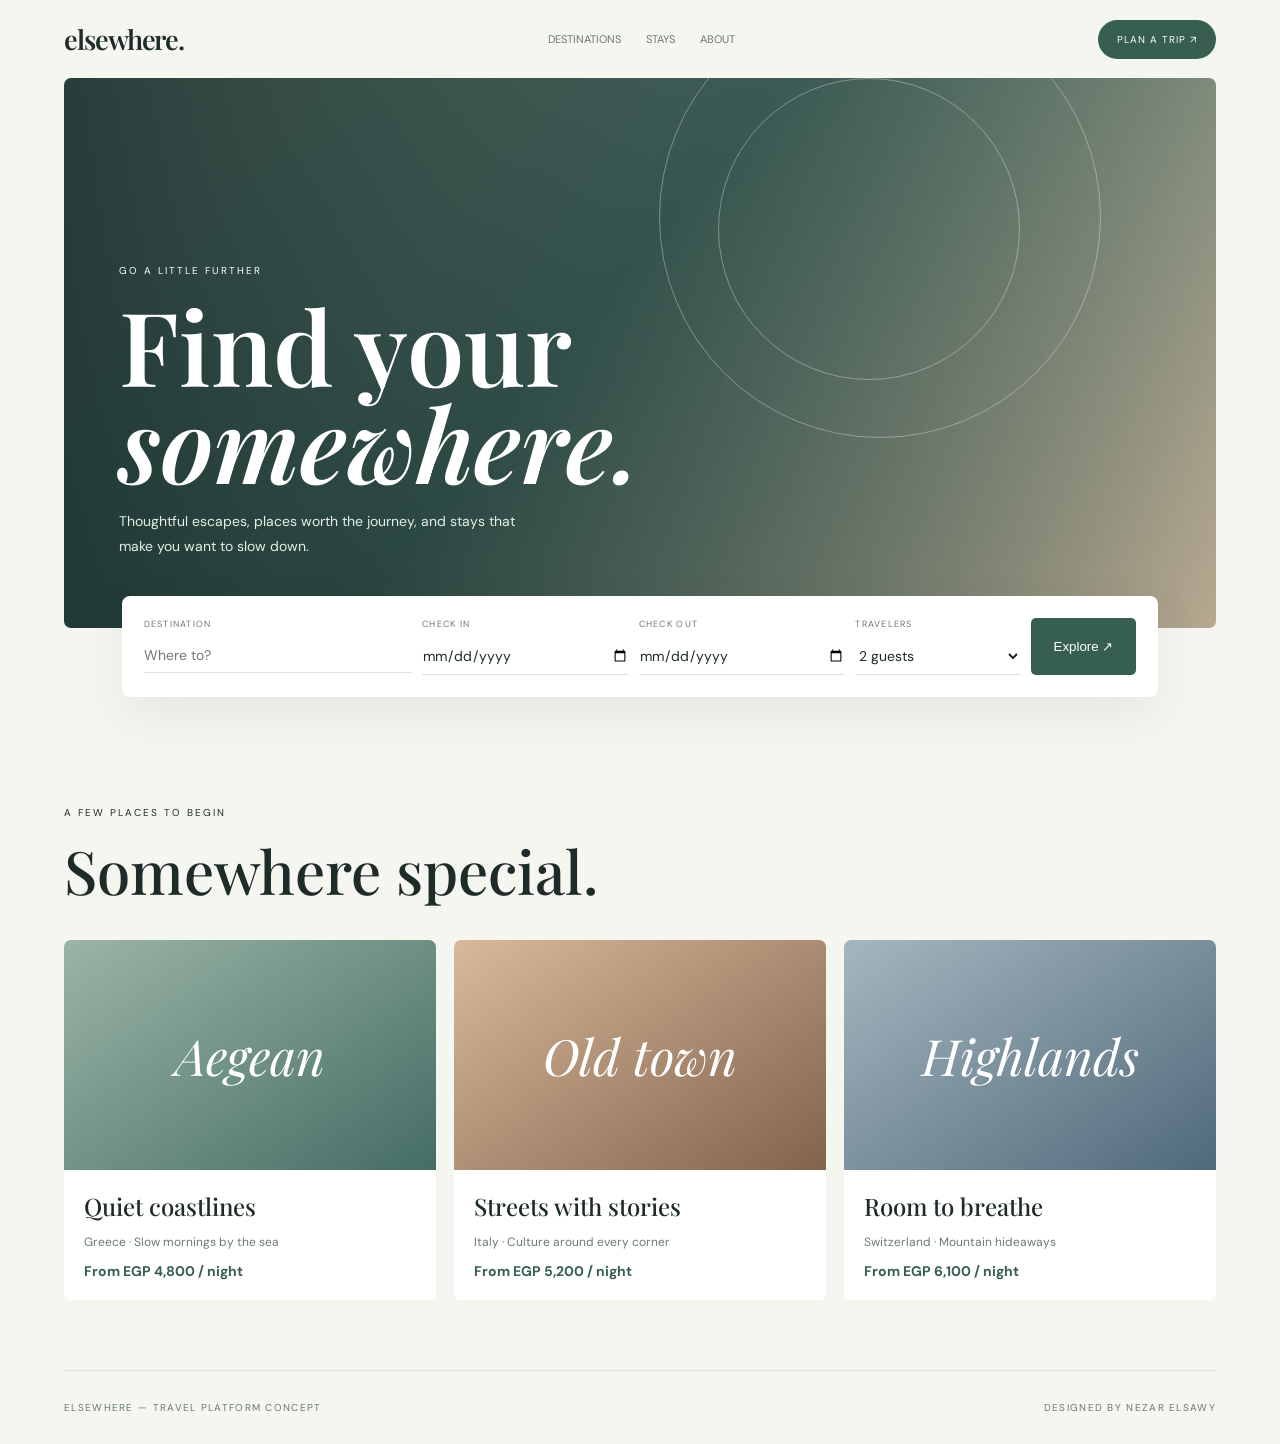
==== projects/elsewhere/index.html @ c473caf4 "Add interactive portfolio concept website: elsewhere" ====
<!doctype html><html lang="en"><head><meta charset="utf-8"><meta name="viewport" content="width=device-width,initial-scale=1"><title>Elsewhere — Find your somewhere.</title><link href="https://fonts.googleapis.com/css2?family=DM+Sans:wght@400;500;700&family=Playfair+Display:ital,wght@0,600;1,500&display=swap" rel="stylesheet"><style>
:root{--ink:#1d2b29;--muted:#687a75;--cream:#f5f6f0;--green:#365f50;--line:#dce3dc}*{box-sizing:border-box}body{margin:0;background:var(--cream);color:var(--ink);font:14px 'DM Sans',sans-serif}a{color:inherit;text-decoration:none}.wrap{max-width:1360px;margin:auto;padding:0 5vw}.nav{height:78px;display:flex;align-items:center;justify-content:space-between}.logo{font:600 27px 'Playfair Display';letter-spacing:-.04em}.navlinks{display:flex;gap:25px;font-size:11px;color:var(--muted)}.pill{background:var(--green);color:white;padding:13px 19px;border-radius:30px;font-size:10px;letter-spacing:.1em}.hero{min-height:550px;border-radius:7px;background:linear-gradient(90deg,#142b29dd,#142b2922),linear-gradient(130deg,#a5b5a5,#557a70 45%,#d1bca0);display:flex;align-items:end;padding:55px;color:white;position:relative;overflow:hidden}.hero:before{content:'';position:absolute;width:440px;height:440px;border:1px solid #ffffff55;border-radius:50%;right:10%;top:-15%}.hero:after{content:'';position:absolute;width:300px;height:300px;border:1px solid #ffffff55;border-radius:50%;right:17%;top:0}.hero-content{position:relative;z-index:1}.eyebrow{font-size:10px;letter-spacing:.2em}.hero h1{font:600 clamp(55px,8vw,104px)/.95 'Playfair Display';margin:18px 0}.hero p{max-width:430px;line-height:1.8;color:#e5eee8}.search{background:white;box-shadow:0 18px 50px #233a2c14;padding:22px;display:grid;grid-template-columns:1.3fr 1fr 1fr .8fr auto;gap:10px;margin:-32px 5% 65px;position:relative;border-radius:8px}.field label{display:block;font-size:9px;letter-spacing:.14em;color:var(--muted);margin:0 0 8px}.field input,.field select{width:100%;border:0;border-bottom:1px solid var(--line);padding:8px 0;background:white;color:var(--ink);font:inherit;min-width:0}.search button{border:0;background:var(--green);color:white;padding:0 23px;border-radius:5px;cursor:pointer}.section{padding:40px 0 70px}.section h2{font:500 clamp(38px,5vw,60px) 'Playfair Display';margin:10px 0 30px}.cards{display:grid;grid-template-columns:repeat(3,1fr);gap:18px}.place{background:white;border-radius:7px;overflow:hidden}.land{height:230px;display:grid;place-items:center;color:white;font:italic 50px 'Playfair Display';background:linear-gradient(145deg,#9bb5a6,#456d65)}.place:nth-child(2) .land{background:linear-gradient(145deg,#d8b99b,#82644d)}.place:nth-child(3) .land{background:linear-gradient(145deg,#a5b6bf,#506a7b)}.place div:last-child{padding:20px}.place h3{font:500 24px 'Playfair Display';margin:0 0 8px}.place p{color:var(--muted);font-size:12px}.price{color:var(--green);font-weight:700}.result{display:none;margin:-42px 5% 55px;background:#e8eee7;padding:18px;border-radius:6px}.foot{border-top:1px solid var(--line);padding:30px 0;display:flex;justify-content:space-between;font-size:10px;letter-spacing:.13em;color:var(--muted)}@media(max-width:800px){.navlinks{display:none}.hero{min-height:460px;padding:30px}.search{grid-template-columns:1fr 1fr;margin:-20px 12px 40px}.search button{min-height:46px}.cards{grid-template-columns:1fr}.land{height:210px}.section{padding:25px 0 50px}}@media(max-width:430px){.search{grid-template-columns:1fr}.search button{padding:14px}}
</style></head><body><div class="wrap"><header class="nav"><a class="logo" href="#">elsewhere.</a><nav class="navlinks"><a href="#destinations">DESTINATIONS</a><a href="#stays">STAYS</a><a href="#about">ABOUT</a></nav><a class="pill" href="#search">PLAN A TRIP ↗</a></header><section class="hero"><div class="hero-content"><span class="eyebrow">GO A LITTLE FURTHER</span><h1>Find your<br><i>somewhere.</i></h1><p>Thoughtful escapes, places worth the journey, and stays that make you want to slow down.</p></div></section><form class="search" id="search"><div class="field"><label>DESTINATION</label><input id="destination" placeholder="Where to?" required></div><div class="field"><label>CHECK IN</label><input type="date" required></div><div class="field"><label>CHECK OUT</label><input type="date" required></div><div class="field"><label>TRAVELERS</label><select><option>2 guests</option><option>1 guest</option><option>3 guests</option><option>4 guests</option></select></div><button type="submit">Explore ↗</button></form><div class="result" id="result"></div><section class="section" id="destinations"><span class="eyebrow">A FEW PLACES TO BEGIN</span><h2>Somewhere special.</h2><div class="cards" id="stays"><article class="place"><div class="land">Aegean</div><div><h3>Quiet coastlines</h3><p>Greece · Slow mornings by the sea</p><span class="price">From EGP 4,800 / night</span></div></article><article class="place"><div class="land">Old town</div><div><h3>Streets with stories</h3><p>Italy · Culture around every corner</p><span class="price">From EGP 5,200 / night</span></div></article><article class="place"><div class="land">Highlands</div><div><h3>Room to breathe</h3><p>Switzerland · Mountain hideaways</p><span class="price">From EGP 6,100 / night</span></div></article></div></section><footer class="foot" id="about"><span>ELSEWHERE — TRAVEL PLATFORM CONCEPT</span><span>DESIGNED BY NEZAR ELSAWY</span></footer></div><script>document.getElementById('search').addEventListener('submit',e=>{e.preventDefault();const d=document.getElementById('destination').value.trim();const r=document.getElementById('result');r.style.display='block';r.textContent='A little inspiration for '+d+': explore our curated stays below. This concept does not process real bookings.';r.scrollIntoView({behavior:'smooth',block:'center'})});</script></body></html>
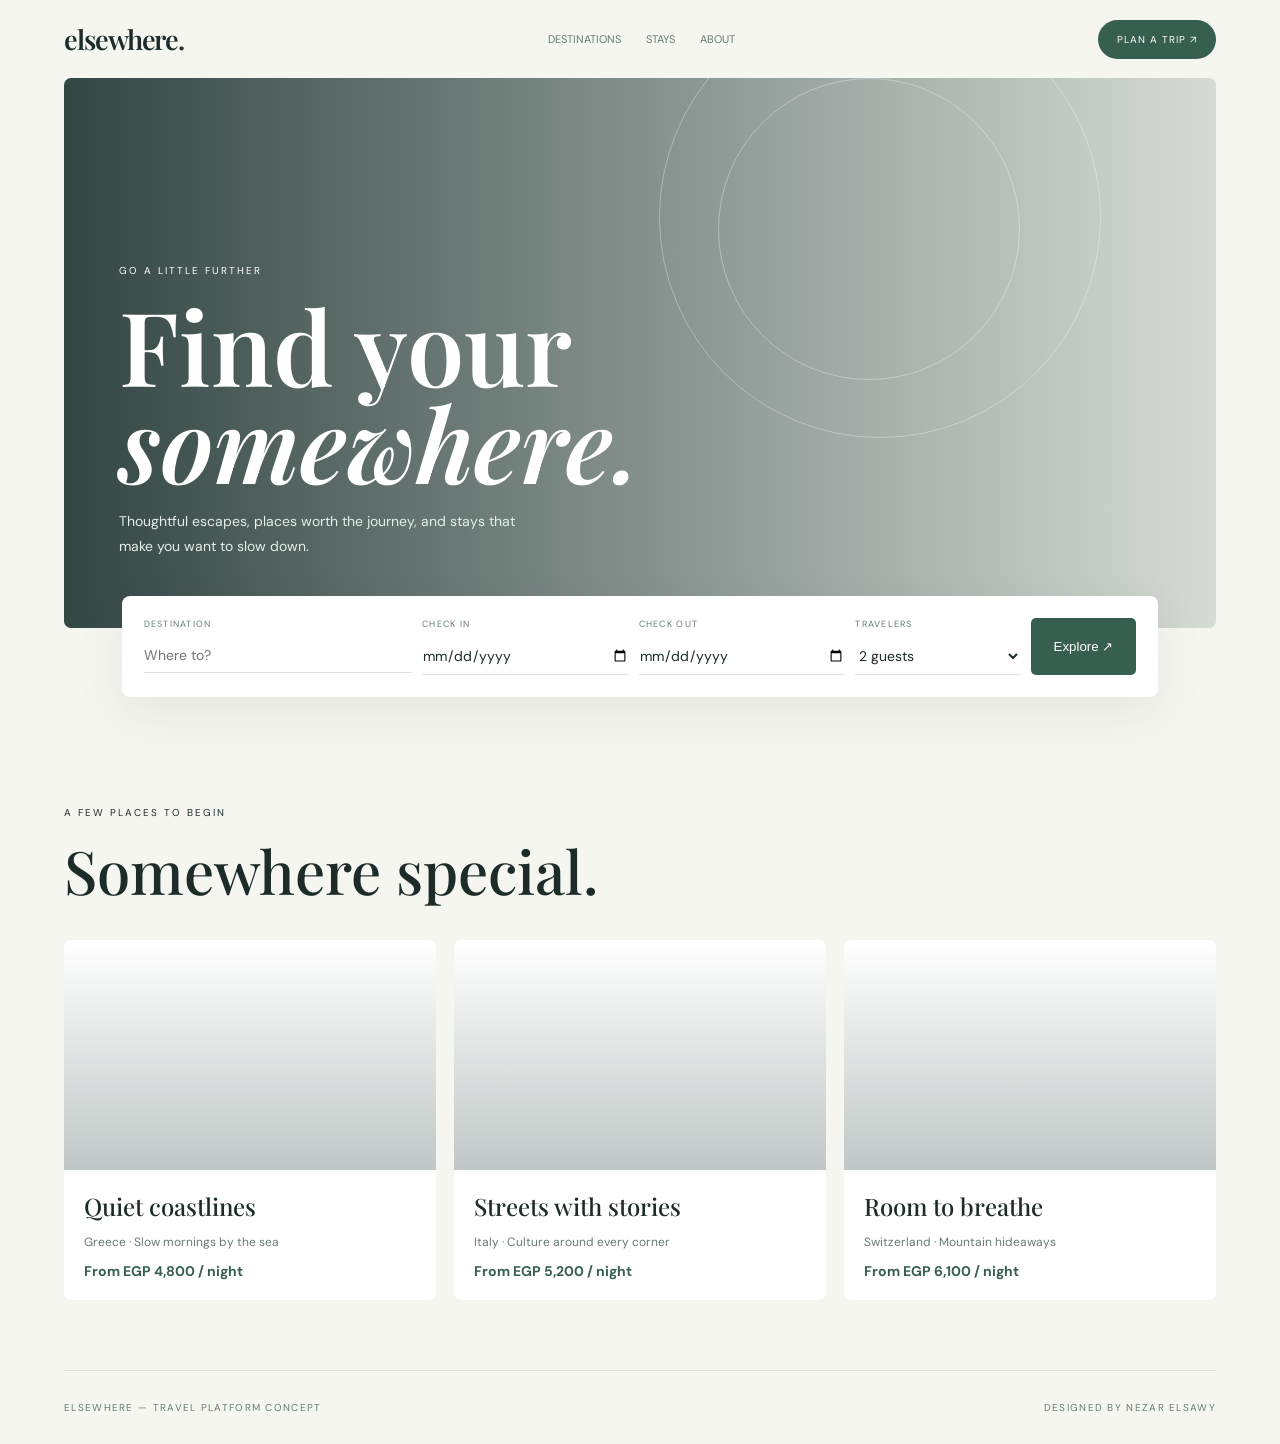
==== commit b6ee9b9a: "Add premium imagery and visual polish to project" ====
--- a/projects/elsewhere/index.html
+++ b/projects/elsewhere/index.html
@@ -1,3 +1,3 @@
 <!doctype html><html lang="en"><head><meta charset="utf-8"><meta name="viewport" content="width=device-width,initial-scale=1"><title>Elsewhere — Find your somewhere.</title><link href="https://fonts.googleapis.com/css2?family=DM+Sans:wght@400;500;700&family=Playfair+Display:ital,wght@0,600;1,500&display=swap" rel="stylesheet"><style>
-:root{--ink:#1d2b29;--muted:#687a75;--cream:#f5f6f0;--green:#365f50;--line:#dce3dc}*{box-sizing:border-box}body{margin:0;background:var(--cream);color:var(--ink);font:14px 'DM Sans',sans-serif}a{color:inherit;text-decoration:none}.wrap{max-width:1360px;margin:auto;padding:0 5vw}.nav{height:78px;display:flex;align-items:center;justify-content:space-between}.logo{font:600 27px 'Playfair Display';letter-spacing:-.04em}.navlinks{display:flex;gap:25px;font-size:11px;color:var(--muted)}.pill{background:var(--green);color:white;padding:13px 19px;border-radius:30px;font-size:10px;letter-spacing:.1em}.hero{min-height:550px;border-radius:7px;background:linear-gradient(90deg,#142b29dd,#142b2922),linear-gradient(130deg,#a5b5a5,#557a70 45%,#d1bca0);display:flex;align-items:end;padding:55px;color:white;position:relative;overflow:hidden}.hero:before{content:'';position:absolute;width:440px;height:440px;border:1px solid #ffffff55;border-radius:50%;right:10%;top:-15%}.hero:after{content:'';position:absolute;width:300px;height:300px;border:1px solid #ffffff55;border-radius:50%;right:17%;top:0}.hero-content{position:relative;z-index:1}.eyebrow{font-size:10px;letter-spacing:.2em}.hero h1{font:600 clamp(55px,8vw,104px)/.95 'Playfair Display';margin:18px 0}.hero p{max-width:430px;line-height:1.8;color:#e5eee8}.search{background:white;box-shadow:0 18px 50px #233a2c14;padding:22px;display:grid;grid-template-columns:1.3fr 1fr 1fr .8fr auto;gap:10px;margin:-32px 5% 65px;position:relative;border-radius:8px}.field label{display:block;font-size:9px;letter-spacing:.14em;color:var(--muted);margin:0 0 8px}.field input,.field select{width:100%;border:0;border-bottom:1px solid var(--line);padding:8px 0;background:white;color:var(--ink);font:inherit;min-width:0}.search button{border:0;background:var(--green);color:white;padding:0 23px;border-radius:5px;cursor:pointer}.section{padding:40px 0 70px}.section h2{font:500 clamp(38px,5vw,60px) 'Playfair Display';margin:10px 0 30px}.cards{display:grid;grid-template-columns:repeat(3,1fr);gap:18px}.place{background:white;border-radius:7px;overflow:hidden}.land{height:230px;display:grid;place-items:center;color:white;font:italic 50px 'Playfair Display';background:linear-gradient(145deg,#9bb5a6,#456d65)}.place:nth-child(2) .land{background:linear-gradient(145deg,#d8b99b,#82644d)}.place:nth-child(3) .land{background:linear-gradient(145deg,#a5b6bf,#506a7b)}.place div:last-child{padding:20px}.place h3{font:500 24px 'Playfair Display';margin:0 0 8px}.place p{color:var(--muted);font-size:12px}.price{color:var(--green);font-weight:700}.result{display:none;margin:-42px 5% 55px;background:#e8eee7;padding:18px;border-radius:6px}.foot{border-top:1px solid var(--line);padding:30px 0;display:flex;justify-content:space-between;font-size:10px;letter-spacing:.13em;color:var(--muted)}@media(max-width:800px){.navlinks{display:none}.hero{min-height:460px;padding:30px}.search{grid-template-columns:1fr 1fr;margin:-20px 12px 40px}.search button{min-height:46px}.cards{grid-template-columns:1fr}.land{height:210px}.section{padding:25px 0 50px}}@media(max-width:430px){.search{grid-template-columns:1fr}.search button{padding:14px}}
+:root{--ink:#1d2b29;--muted:#687a75;--cream:#f5f6f0;--green:#365f50;--line:#dce3dc}*{box-sizing:border-box}body{margin:0;background:var(--cream);color:var(--ink);font:14px 'DM Sans',sans-serif}a{color:inherit;text-decoration:none}.wrap{max-width:1360px;margin:auto;padding:0 5vw}.nav{height:78px;display:flex;align-items:center;justify-content:space-between}.logo{font:600 27px 'Playfair Display';letter-spacing:-.04em}.navlinks{display:flex;gap:25px;font-size:11px;color:var(--muted)}.pill{background:var(--green);color:white;padding:13px 19px;border-radius:30px;font-size:10px;letter-spacing:.1em}.hero{min-height:550px;border-radius:7px;background:linear-gradient(90deg,#142b29dd,#142b2922),url('https://images.unsplash.com/photo-1501785888041-af3ef285b470?auto=format&fit=crop&w=1800&q=85') center 52%/cover no-repeat;display:flex;align-items:end;padding:55px;color:white;position:relative;overflow:hidden}.hero:before{content:'';position:absolute;width:440px;height:440px;border:1px solid #ffffff55;border-radius:50%;right:10%;top:-15%}.hero:after{content:'';position:absolute;width:300px;height:300px;border:1px solid #ffffff55;border-radius:50%;right:17%;top:0}.hero-content{position:relative;z-index:1}.eyebrow{font-size:10px;letter-spacing:.2em}.hero h1{font:600 clamp(55px,8vw,104px)/.95 'Playfair Display';margin:18px 0}.hero p{max-width:430px;line-height:1.8;color:#e5eee8}.search{background:white;box-shadow:0 18px 50px #233a2c14;padding:22px;display:grid;grid-template-columns:1.3fr 1fr 1fr .8fr auto;gap:10px;margin:-32px 5% 65px;position:relative;border-radius:8px}.field label{display:block;font-size:9px;letter-spacing:.14em;color:var(--muted);margin:0 0 8px}.field input,.field select{width:100%;border:0;border-bottom:1px solid var(--line);padding:8px 0;background:white;color:var(--ink);font:inherit;min-width:0}.search button{border:0;background:var(--green);color:white;padding:0 23px;border-radius:5px;cursor:pointer}.section{padding:40px 0 70px}.section h2{font:500 clamp(38px,5vw,60px) 'Playfair Display';margin:10px 0 30px}.cards{display:grid;grid-template-columns:repeat(3,1fr);gap:18px}.place{background:white;border-radius:7px;overflow:hidden}.land{height:230px;display:grid;place-items:center;color:white;font:italic 50px 'Playfair Display';background:url('https://images.unsplash.com/photo-1501785888041-af3ef285b470?auto=format&fit=crop&w=1800&q=85') center/cover no-repeat;position:relative}.land:after{content:'';position:absolute;inset:0;background:linear-gradient(0deg,#142b2944,transparent)}.place:nth-child(2) .land{background-image:url('https://images.unsplash.com/photo-1516483638261-f4dbaf036963?auto=format&fit=crop&w=900&q=85')}.place:nth-child(3) .land{background-image:url('https://images.unsplash.com/photo-1464822759023-fed622ff2c3b?auto=format&fit=crop&w=900&q=85')}.place div:last-child{padding:20px}.place h3{font:500 24px 'Playfair Display';margin:0 0 8px}.place p{color:var(--muted);font-size:12px}.price{color:var(--green);font-weight:700}.result{display:none;margin:-42px 5% 55px;background:#e8eee7;padding:18px;border-radius:6px}.foot{border-top:1px solid var(--line);padding:30px 0;display:flex;justify-content:space-between;font-size:10px;letter-spacing:.13em;color:var(--muted)}@media(max-width:800px){.navlinks{display:none}.hero{min-height:460px;padding:30px}.search{grid-template-columns:1fr 1fr;margin:-20px 12px 40px}.search button{min-height:46px}.cards{grid-template-columns:1fr}.land{height:210px}.section{padding:25px 0 50px}}@media(max-width:430px){.search{grid-template-columns:1fr}.search button{padding:14px}}
 </style></head><body><div class="wrap"><header class="nav"><a class="logo" href="#">elsewhere.</a><nav class="navlinks"><a href="#destinations">DESTINATIONS</a><a href="#stays">STAYS</a><a href="#about">ABOUT</a></nav><a class="pill" href="#search">PLAN A TRIP ↗</a></header><section class="hero"><div class="hero-content"><span class="eyebrow">GO A LITTLE FURTHER</span><h1>Find your<br><i>somewhere.</i></h1><p>Thoughtful escapes, places worth the journey, and stays that make you want to slow down.</p></div></section><form class="search" id="search"><div class="field"><label>DESTINATION</label><input id="destination" placeholder="Where to?" required></div><div class="field"><label>CHECK IN</label><input type="date" required></div><div class="field"><label>CHECK OUT</label><input type="date" required></div><div class="field"><label>TRAVELERS</label><select><option>2 guests</option><option>1 guest</option><option>3 guests</option><option>4 guests</option></select></div><button type="submit">Explore ↗</button></form><div class="result" id="result"></div><section class="section" id="destinations"><span class="eyebrow">A FEW PLACES TO BEGIN</span><h2>Somewhere special.</h2><div class="cards" id="stays"><article class="place"><div class="land">Aegean</div><div><h3>Quiet coastlines</h3><p>Greece · Slow mornings by the sea</p><span class="price">From EGP 4,800 / night</span></div></article><article class="place"><div class="land">Old town</div><div><h3>Streets with stories</h3><p>Italy · Culture around every corner</p><span class="price">From EGP 5,200 / night</span></div></article><article class="place"><div class="land">Highlands</div><div><h3>Room to breathe</h3><p>Switzerland · Mountain hideaways</p><span class="price">From EGP 6,100 / night</span></div></article></div></section><footer class="foot" id="about"><span>ELSEWHERE — TRAVEL PLATFORM CONCEPT</span><span>DESIGNED BY NEZAR ELSAWY</span></footer></div><script>document.getElementById('search').addEventListener('submit',e=>{e.preventDefault();const d=document.getElementById('destination').value.trim();const r=document.getElementById('result');r.style.display='block';r.textContent='A little inspiration for '+d+': explore our curated stays below. This concept does not process real bookings.';r.scrollIntoView({behavior:'smooth',block:'center'})});</script></body></html>
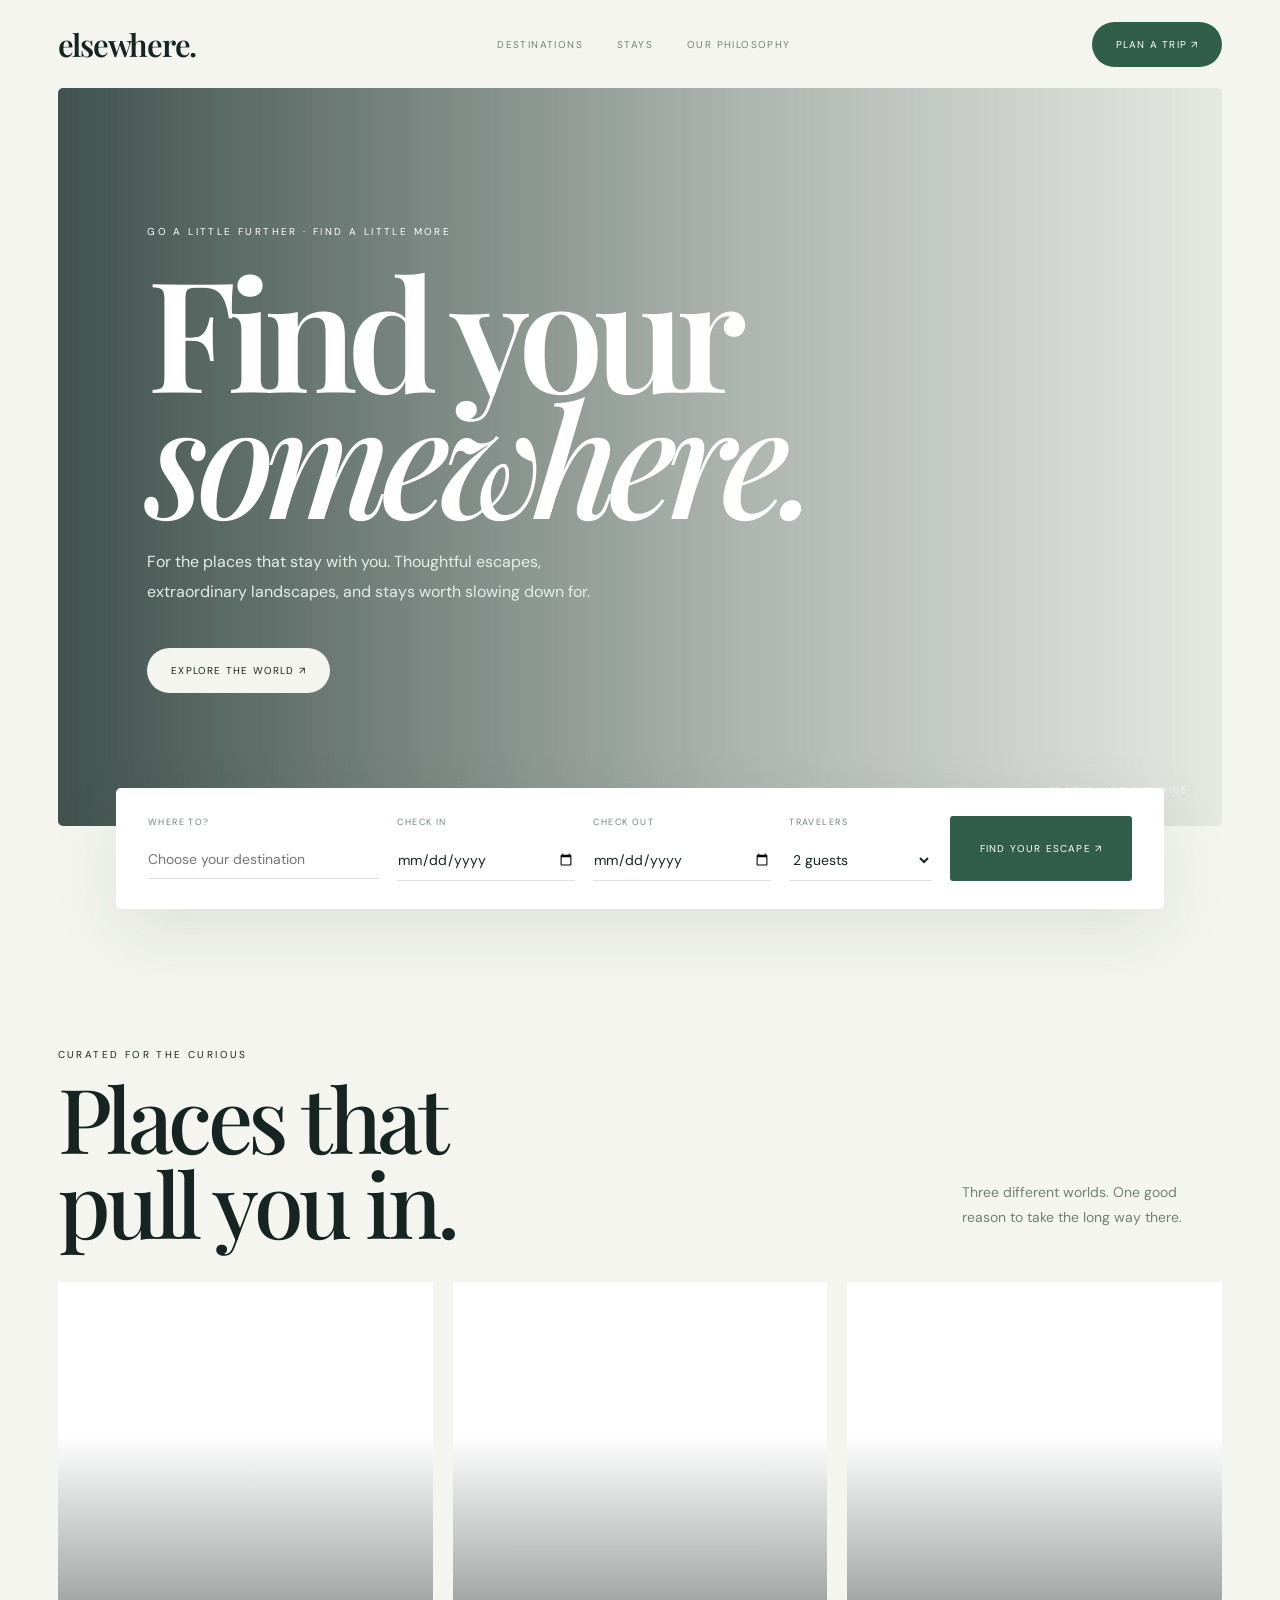
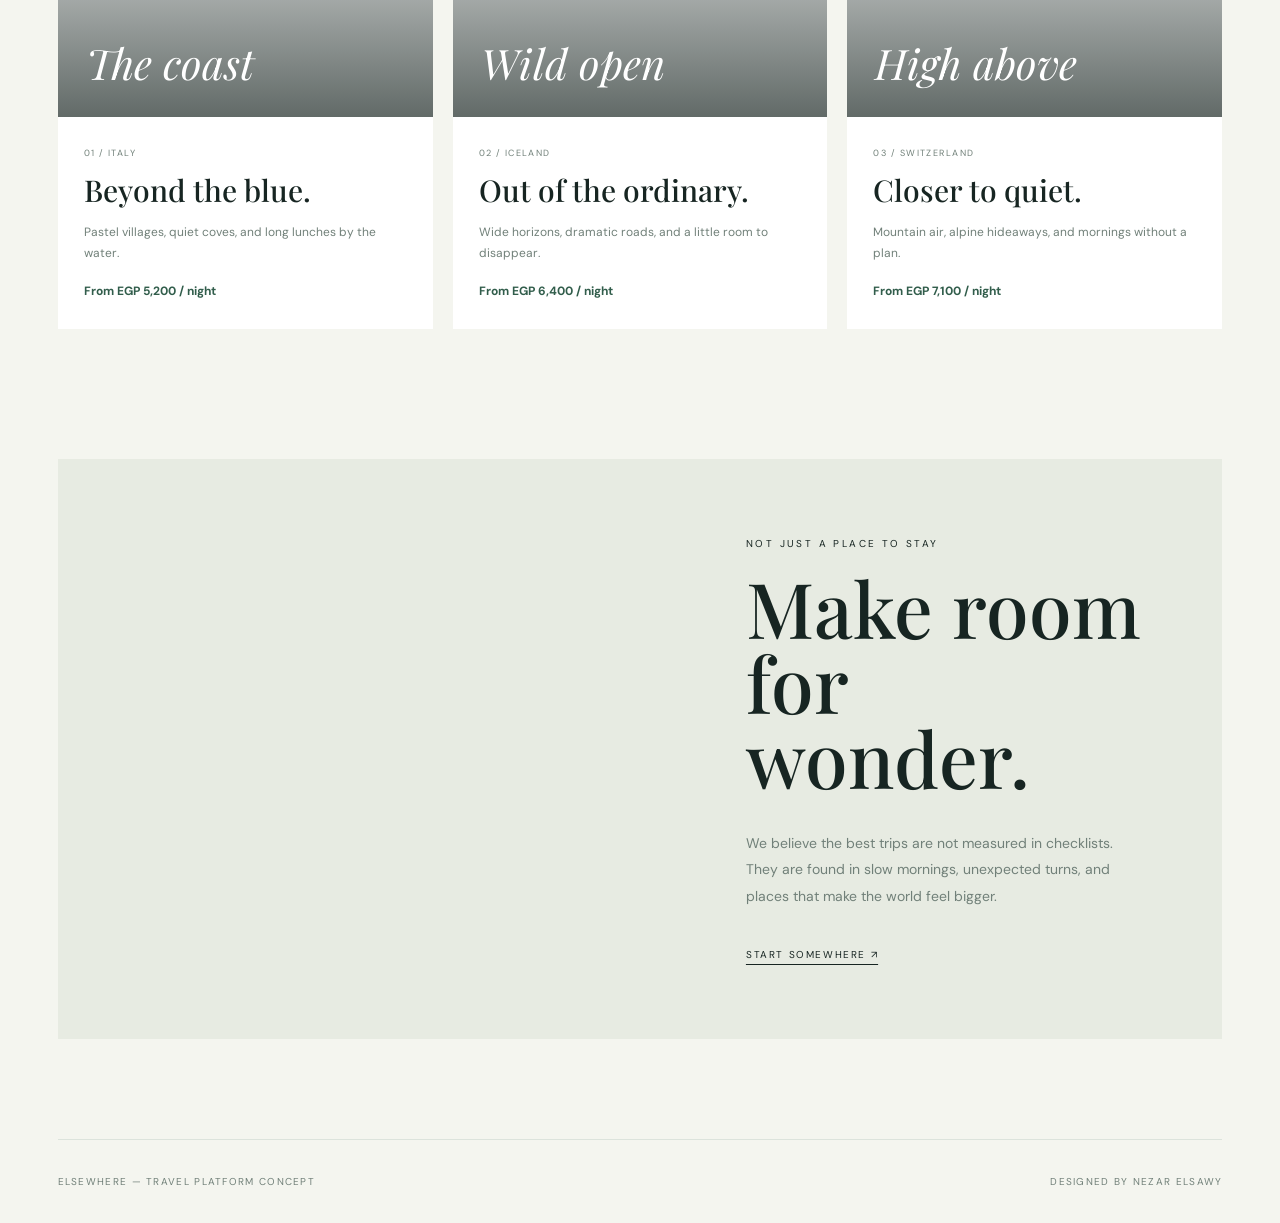
==== commit d7915440: "Redesign Elsewhere and Playform with larger immersive layouts" ====
--- a/projects/elsewhere/index.html
+++ b/projects/elsewhere/index.html
@@ -1,3 +1,13 @@
-<!doctype html><html lang="en"><head><meta charset="utf-8"><meta name="viewport" content="width=device-width,initial-scale=1"><title>Elsewhere — Find your somewhere.</title><link href="https://fonts.googleapis.com/css2?family=DM+Sans:wght@400;500;700&family=Playfair+Display:ital,wght@0,600;1,500&display=swap" rel="stylesheet"><style>
-:root{--ink:#1d2b29;--muted:#687a75;--cream:#f5f6f0;--green:#365f50;--line:#dce3dc}*{box-sizing:border-box}body{margin:0;background:var(--cream);color:var(--ink);font:14px 'DM Sans',sans-serif}a{color:inherit;text-decoration:none}.wrap{max-width:1360px;margin:auto;padding:0 5vw}.nav{height:78px;display:flex;align-items:center;justify-content:space-between}.logo{font:600 27px 'Playfair Display';letter-spacing:-.04em}.navlinks{display:flex;gap:25px;font-size:11px;color:var(--muted)}.pill{background:var(--green);color:white;padding:13px 19px;border-radius:30px;font-size:10px;letter-spacing:.1em}.hero{min-height:550px;border-radius:7px;background:linear-gradient(90deg,#142b29dd,#142b2922),url('https://images.unsplash.com/photo-1501785888041-af3ef285b470?auto=format&fit=crop&w=1800&q=85') center 52%/cover no-repeat;display:flex;align-items:end;padding:55px;color:white;position:relative;overflow:hidden}.hero:before{content:'';position:absolute;width:440px;height:440px;border:1px solid #ffffff55;border-radius:50%;right:10%;top:-15%}.hero:after{content:'';position:absolute;width:300px;height:300px;border:1px solid #ffffff55;border-radius:50%;right:17%;top:0}.hero-content{position:relative;z-index:1}.eyebrow{font-size:10px;letter-spacing:.2em}.hero h1{font:600 clamp(55px,8vw,104px)/.95 'Playfair Display';margin:18px 0}.hero p{max-width:430px;line-height:1.8;color:#e5eee8}.search{background:white;box-shadow:0 18px 50px #233a2c14;padding:22px;display:grid;grid-template-columns:1.3fr 1fr 1fr .8fr auto;gap:10px;margin:-32px 5% 65px;position:relative;border-radius:8px}.field label{display:block;font-size:9px;letter-spacing:.14em;color:var(--muted);margin:0 0 8px}.field input,.field select{width:100%;border:0;border-bottom:1px solid var(--line);padding:8px 0;background:white;color:var(--ink);font:inherit;min-width:0}.search button{border:0;background:var(--green);color:white;padding:0 23px;border-radius:5px;cursor:pointer}.section{padding:40px 0 70px}.section h2{font:500 clamp(38px,5vw,60px) 'Playfair Display';margin:10px 0 30px}.cards{display:grid;grid-template-columns:repeat(3,1fr);gap:18px}.place{background:white;border-radius:7px;overflow:hidden}.land{height:230px;display:grid;place-items:center;color:white;font:italic 50px 'Playfair Display';background:url('https://images.unsplash.com/photo-1501785888041-af3ef285b470?auto=format&fit=crop&w=1800&q=85') center/cover no-repeat;position:relative}.land:after{content:'';position:absolute;inset:0;background:linear-gradient(0deg,#142b2944,transparent)}.place:nth-child(2) .land{background-image:url('https://images.unsplash.com/photo-1516483638261-f4dbaf036963?auto=format&fit=crop&w=900&q=85')}.place:nth-child(3) .land{background-image:url('https://images.unsplash.com/photo-1464822759023-fed622ff2c3b?auto=format&fit=crop&w=900&q=85')}.place div:last-child{padding:20px}.place h3{font:500 24px 'Playfair Display';margin:0 0 8px}.place p{color:var(--muted);font-size:12px}.price{color:var(--green);font-weight:700}.result{display:none;margin:-42px 5% 55px;background:#e8eee7;padding:18px;border-radius:6px}.foot{border-top:1px solid var(--line);padding:30px 0;display:flex;justify-content:space-between;font-size:10px;letter-spacing:.13em;color:var(--muted)}@media(max-width:800px){.navlinks{display:none}.hero{min-height:460px;padding:30px}.search{grid-template-columns:1fr 1fr;margin:-20px 12px 40px}.search button{min-height:46px}.cards{grid-template-columns:1fr}.land{height:210px}.section{padding:25px 0 50px}}@media(max-width:430px){.search{grid-template-columns:1fr}.search button{padding:14px}}
-</style></head><body><div class="wrap"><header class="nav"><a class="logo" href="#">elsewhere.</a><nav class="navlinks"><a href="#destinations">DESTINATIONS</a><a href="#stays">STAYS</a><a href="#about">ABOUT</a></nav><a class="pill" href="#search">PLAN A TRIP ↗</a></header><section class="hero"><div class="hero-content"><span class="eyebrow">GO A LITTLE FURTHER</span><h1>Find your<br><i>somewhere.</i></h1><p>Thoughtful escapes, places worth the journey, and stays that make you want to slow down.</p></div></section><form class="search" id="search"><div class="field"><label>DESTINATION</label><input id="destination" placeholder="Where to?" required></div><div class="field"><label>CHECK IN</label><input type="date" required></div><div class="field"><label>CHECK OUT</label><input type="date" required></div><div class="field"><label>TRAVELERS</label><select><option>2 guests</option><option>1 guest</option><option>3 guests</option><option>4 guests</option></select></div><button type="submit">Explore ↗</button></form><div class="result" id="result"></div><section class="section" id="destinations"><span class="eyebrow">A FEW PLACES TO BEGIN</span><h2>Somewhere special.</h2><div class="cards" id="stays"><article class="place"><div class="land">Aegean</div><div><h3>Quiet coastlines</h3><p>Greece · Slow mornings by the sea</p><span class="price">From EGP 4,800 / night</span></div></article><article class="place"><div class="land">Old town</div><div><h3>Streets with stories</h3><p>Italy · Culture around every corner</p><span class="price">From EGP 5,200 / night</span></div></article><article class="place"><div class="land">Highlands</div><div><h3>Room to breathe</h3><p>Switzerland · Mountain hideaways</p><span class="price">From EGP 6,100 / night</span></div></article></div></section><footer class="foot" id="about"><span>ELSEWHERE — TRAVEL PLATFORM CONCEPT</span><span>DESIGNED BY NEZAR ELSAWY</span></footer></div><script>document.getElementById('search').addEventListener('submit',e=>{e.preventDefault();const d=document.getElementById('destination').value.trim();const r=document.getElementById('result');r.style.display='block';r.textContent='A little inspiration for '+d+': explore our curated stays below. This concept does not process real bookings.';r.scrollIntoView({behavior:'smooth',block:'center'})});</script></body></html>+<!doctype html>
+<html lang="en"><head><meta charset="utf-8"><meta name="viewport" content="width=device-width,initial-scale=1"><title>Elsewhere — Find your somewhere.</title><link rel="preconnect" href="https://fonts.googleapis.com"><link href="https://fonts.googleapis.com/css2?family=DM+Sans:wght@400;500;700&family=Playfair+Display:ital,wght@0,600;1,500&display=swap" rel="stylesheet">
+<style>
+:root{--ink:#172522;--muted:#718079;--cream:#f4f5ef;--green:#315d4b;--line:#dce3dc}*{box-sizing:border-box}html{scroll-behavior:smooth}body{margin:0;background:var(--cream);color:var(--ink);font:14px 'DM Sans',sans-serif}a{color:inherit;text-decoration:none}.wrap{max-width:1600px;margin:auto;padding:0 4.5vw}.nav{height:88px;display:flex;align-items:center;justify-content:space-between}.logo{font:600 31px 'Playfair Display';letter-spacing:-.04em}.navlinks{display:flex;gap:34px;font-size:10px;letter-spacing:.14em;color:var(--muted)}.pill{background:var(--green);color:white;padding:16px 24px;border-radius:30px;font-size:10px;letter-spacing:.12em}.hero{min-height:min(780px,82vh);border-radius:5px;background:linear-gradient(90deg,#102622c9 0%,#10262250 58%,#10262210 100%),url('https://images.unsplash.com/photo-1501785888041-af3ef285b470?auto=format&fit=crop&w=2200&q=90') center 52%/cover no-repeat;display:flex;align-items:center;padding:clamp(35px,7vw,110px);color:white;position:relative;overflow:hidden}.hero:after{content:'01 / THE WORLD IS WIDE';position:absolute;right:35px;bottom:30px;font-size:9px;letter-spacing:.2em;color:#ffffffbd}.hero-content{position:relative;z-index:1;max-width:850px}.eyebrow{font-size:10px;letter-spacing:.24em;text-transform:uppercase}.hero h1{font:600 clamp(76px,12vw,174px)/.82 'Playfair Display';letter-spacing:-.065em;margin:28px 0}.hero h1 i{font-weight:500}.hero p{max-width:470px;font-size:16px;line-height:1.9;color:#e4eee8}.hero .pill{display:inline-block;margin-top:25px;background:#f4f5ef;color:var(--ink)}.search{background:white;box-shadow:0 25px 70px #233a2c18;padding:28px 32px;display:grid;grid-template-columns:1.3fr 1fr 1fr .8fr auto;gap:18px;margin:-38px 5% 90px;position:relative;border-radius:5px}.field label{display:block;font-size:9px;letter-spacing:.16em;color:var(--muted);margin:0 0 12px}.field input,.field select{width:100%;border:0;border-bottom:1px solid var(--line);padding:10px 0;background:white;color:var(--ink);font:inherit;min-width:0}.search button{border:0;background:var(--green);color:white;padding:0 30px;border-radius:3px;cursor:pointer;font:10px 'DM Sans';letter-spacing:.12em}.section{padding:45px 0 100px}.section-top{display:flex;justify-content:space-between;align-items:end;margin-bottom:38px}.section h2{font:500 clamp(48px,7vw,92px)/.95 'Playfair Display';letter-spacing:-.05em;margin:12px 0 0}.section-top p{max-width:260px;color:var(--muted);line-height:1.8}.cards{display:grid;grid-template-columns:repeat(3,1fr);gap:20px}.place{background:white;overflow:hidden}.land{height:clamp(300px,34vw,510px);position:relative;background-size:cover;background-position:center;transition:transform .8s}.place:hover .land{transform:scale(1.025)}.land:after{content:'';position:absolute;inset:35% 0 0;background:linear-gradient(0deg,#101d19a8,transparent)}.place:nth-child(1) .land{background-image:url('https://images.unsplash.com/photo-1516483638261-f4dbaf036963?auto=format&fit=crop&w=1100&q=90')}.place:nth-child(2) .land{background-image:url('https://images.unsplash.com/photo-1500530855697-b586d89ba3ee?auto=format&fit=crop&w=1100&q=90')}.place:nth-child(3) .land{background-image:url('https://images.unsplash.com/photo-1464822759023-fed622ff2c3b?auto=format&fit=crop&w=1100&q=90')}.land span{position:absolute;z-index:1;bottom:26px;left:28px;color:white;font:italic 42px 'Playfair Display'}.place-info{padding:25px 26px 30px}.place-info small{font-size:9px;letter-spacing:.16em;color:var(--muted)}.place h3{font:500 30px 'Playfair Display';margin:10px 0}.place p{color:var(--muted);font-size:12px;line-height:1.7}.price{display:block;margin-top:20px;color:var(--green);font-size:12px;font-weight:700}.feature{display:grid;grid-template-columns:1.05fr .95fr;min-height:580px;margin:30px 0 100px;background:#e7ebe2}.feature-photo{background:url('https://images.unsplash.com/photo-1470770841072-f978cf4d019e?auto=format&fit=crop&w=1400&q=90') center/cover}.feature-copy{padding:clamp(35px,6vw,90px);display:flex;flex-direction:column;justify-content:center}.feature-copy h2{font:500 clamp(46px,6vw,78px)/.98 'Playfair Display';margin:20px 0}.feature-copy p{line-height:1.9;color:var(--muted);max-width:430px}.feature-copy a{margin-top:25px;font-size:10px;letter-spacing:.16em;text-decoration:underline;text-underline-offset:6px}.result{display:none;margin:-55px 5% 65px;background:#e8eee7;padding:20px;border-radius:5px}.foot{border-top:1px solid var(--line);padding:35px 0;display:flex;justify-content:space-between;font-size:10px;letter-spacing:.13em;color:var(--muted)}
+@media(max-width:850px){.navlinks{display:none}.hero{min-height:650px;padding:35px}.search{grid-template-columns:1fr 1fr;margin:-25px 12px 55px;padding:22px}.search button{min-height:50px}.cards{grid-template-columns:1fr}.land{height:420px}.feature{grid-template-columns:1fr}.feature-photo{min-height:420px}.section{padding-bottom:65px}.section-top{display:block}.section-top p{margin-top:18px}}
+@media(max-width:520px){.nav{height:72px}.logo{font-size:27px}.nav>.pill{padding:12px 14px;font-size:9px}.hero{min-height:570px}.hero h1{font-size:clamp(68px,17vw,100px)}.hero p{font-size:14px}.search{grid-template-columns:1fr;margin:0 0 45px}.search button{padding:15px}.land{height:350px}.place-info{padding:22px}.feature-photo{min-height:300px}.foot{gap:15px;flex-wrap:wrap;font-size:9px}}
+</style></head><body><div class="wrap"><header class="nav"><a class="logo" href="#">elsewhere.</a><nav class="navlinks"><a href="#destinations">DESTINATIONS</a><a href="#stays">STAYS</a><a href="#about">OUR PHILOSOPHY</a></nav><a class="pill" href="#search">PLAN A TRIP ↗</a></header>
+<section class="hero"><div class="hero-content"><span class="eyebrow">GO A LITTLE FURTHER · FIND A LITTLE MORE</span><h1>Find your<br><i>somewhere.</i></h1><p>For the places that stay with you. Thoughtful escapes, extraordinary landscapes, and stays worth slowing down for.</p><a class="pill" href="#destinations">EXPLORE THE WORLD ↗</a></div></section>
+<form class="search" id="search"><div class="field"><label>WHERE TO?</label><input id="destination" placeholder="Choose your destination" required></div><div class="field"><label>CHECK IN</label><input type="date" required></div><div class="field"><label>CHECK OUT</label><input type="date" required></div><div class="field"><label>TRAVELERS</label><select><option>2 guests</option><option>1 guest</option><option>3 guests</option><option>4 guests</option></select></div><button type="submit">FIND YOUR ESCAPE ↗</button></form><div class="result" id="result"></div>
+<section class="section" id="destinations"><div class="section-top"><div><span class="eyebrow">CURATED FOR THE CURIOUS</span><h2>Places that<br>pull you in.</h2></div><p>Three different worlds. One good reason to take the long way there.</p></div><div class="cards" id="stays"><article class="place"><div class="land"><span>The coast</span></div><div class="place-info"><small>01 / ITALY</small><h3>Beyond the blue.</h3><p>Pastel villages, quiet coves, and long lunches by the water.</p><span class="price">From EGP 5,200 / night</span></div></article><article class="place"><div class="land"><span>Wild open</span></div><div class="place-info"><small>02 / ICELAND</small><h3>Out of the ordinary.</h3><p>Wide horizons, dramatic roads, and a little room to disappear.</p><span class="price">From EGP 6,400 / night</span></div></article><article class="place"><div class="land"><span>High above</span></div><div class="place-info"><small>03 / SWITZERLAND</small><h3>Closer to quiet.</h3><p>Mountain air, alpine hideaways, and mornings without a plan.</p><span class="price">From EGP 7,100 / night</span></div></article></div></section>
+<section class="feature" id="about"><div class="feature-photo" role="img" aria-label="Mountain lake retreat"></div><div class="feature-copy"><span class="eyebrow">NOT JUST A PLACE TO STAY</span><h2>Make room<br>for wonder.</h2><p>We believe the best trips are not measured in checklists. They are found in slow mornings, unexpected turns, and places that make the world feel bigger.</p><a href="#search">START SOMEWHERE ↗</a></div></section>
+<footer class="foot"><span>ELSEWHERE — TRAVEL PLATFORM CONCEPT</span><span>DESIGNED BY NEZAR ELSAWY</span></footer></div>
+<script>document.getElementById('search').addEventListener('submit',e=>{e.preventDefault();const d=document.getElementById('destination').value.trim();const r=document.getElementById('result');r.style.display='block';r.textContent='A little inspiration for '+d+': explore our curated destinations below. This concept does not process real bookings.';r.scrollIntoView({behavior:'smooth',block:'center'})});</script></body></html>
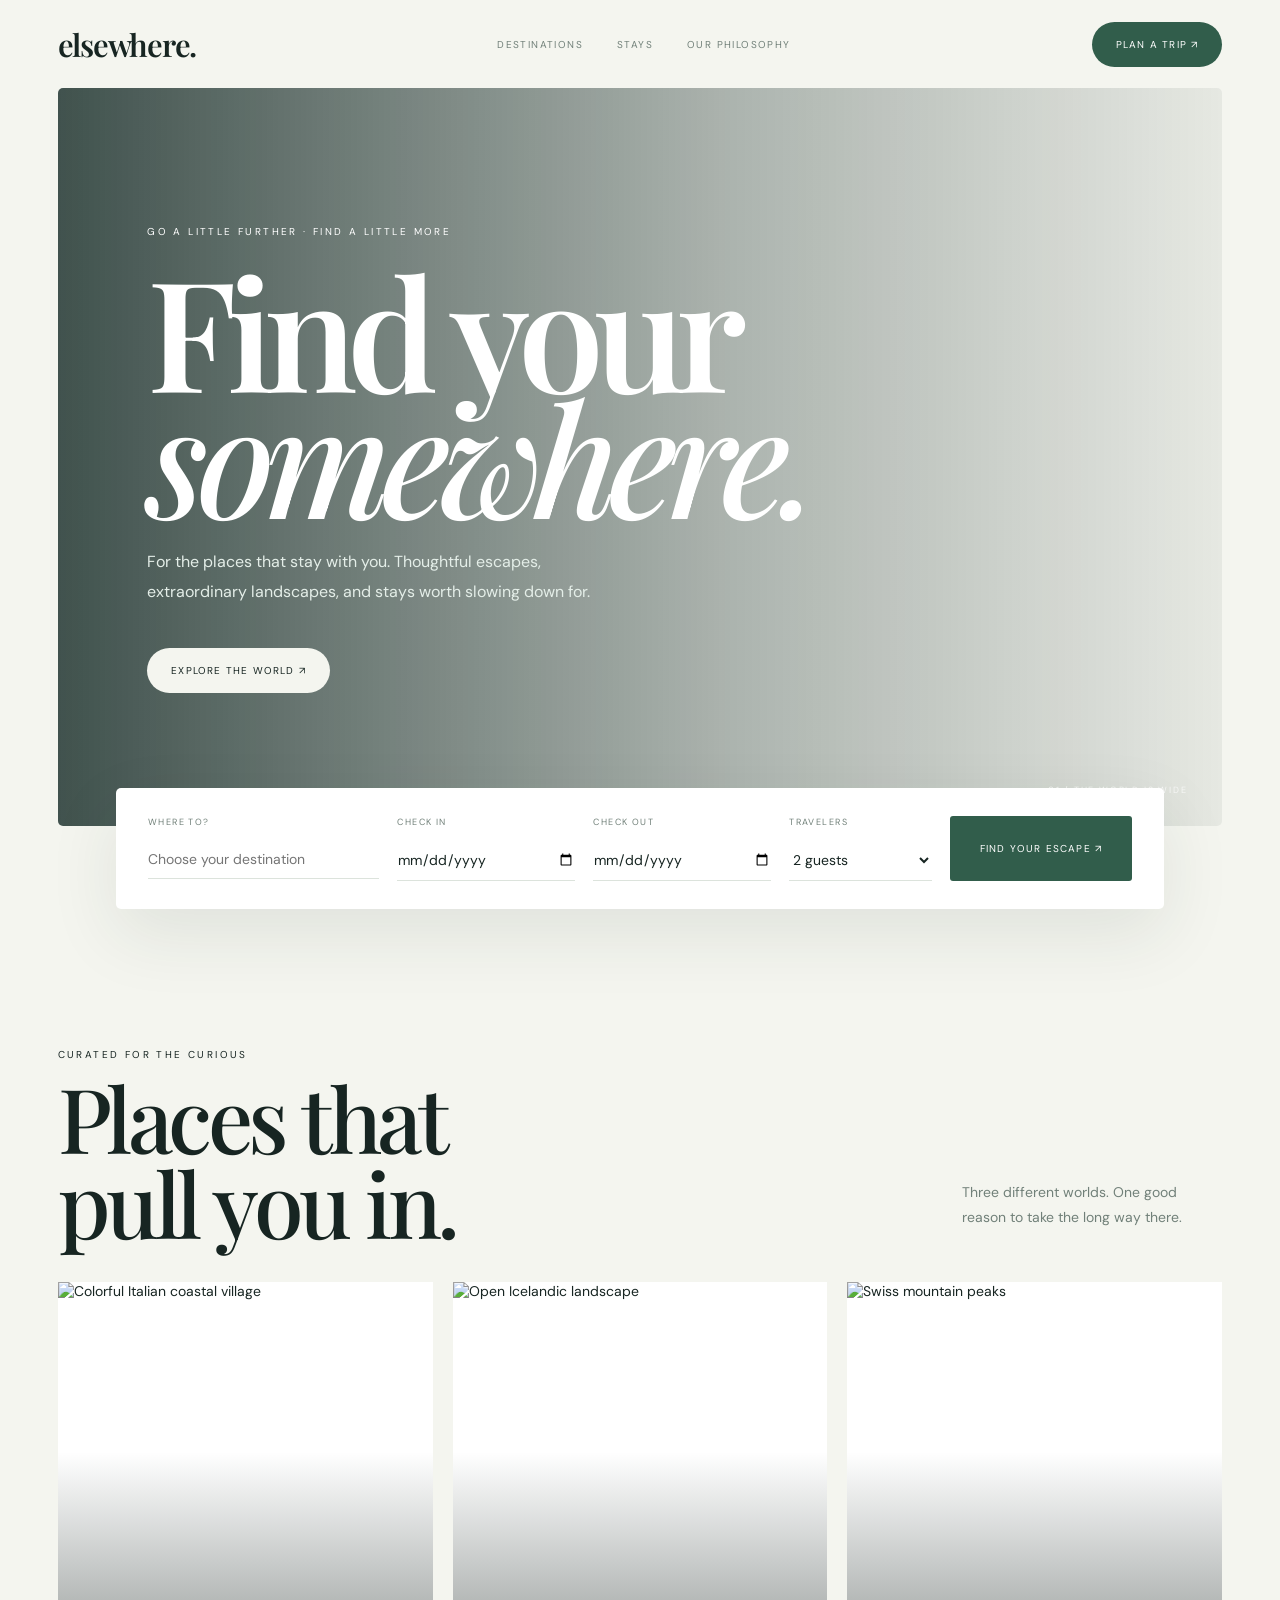
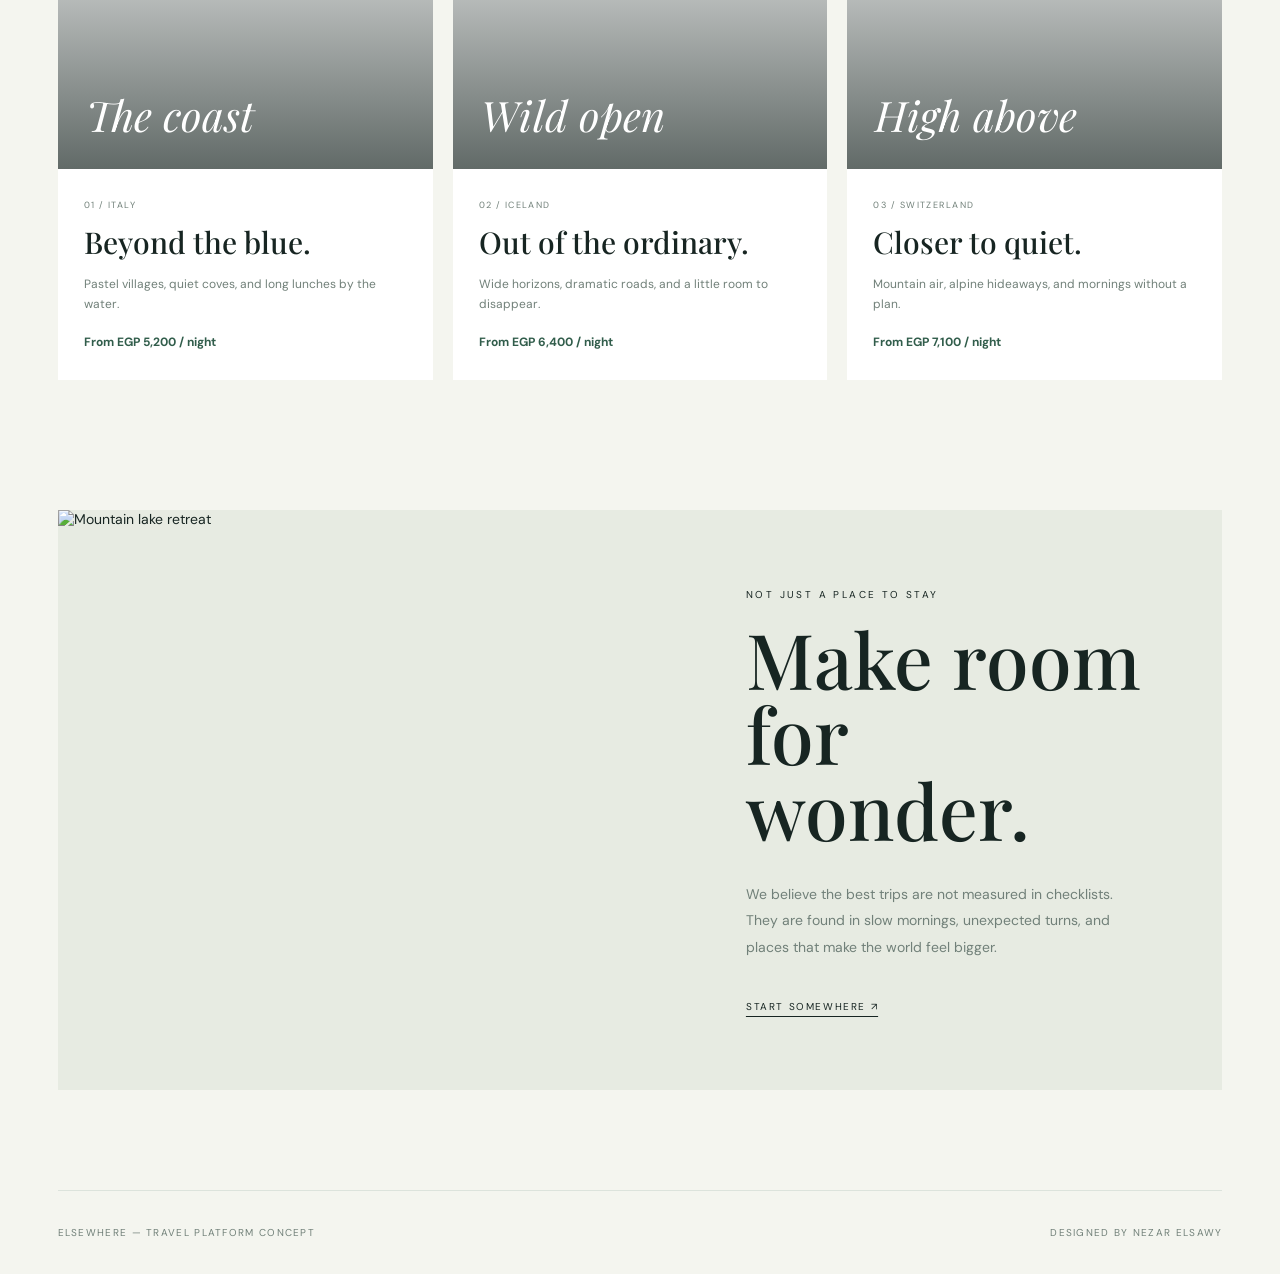
==== commit d5ddb642: "Add real destination and artwork images to visible project cards" ====
--- a/projects/elsewhere/index.html
+++ b/projects/elsewhere/index.html
@@ -1,13 +1,13 @@
 <!doctype html>
 <html lang="en"><head><meta charset="utf-8"><meta name="viewport" content="width=device-width,initial-scale=1"><title>Elsewhere — Find your somewhere.</title><link rel="preconnect" href="https://fonts.googleapis.com"><link href="https://fonts.googleapis.com/css2?family=DM+Sans:wght@400;500;700&family=Playfair+Display:ital,wght@0,600;1,500&display=swap" rel="stylesheet">
 <style>
-:root{--ink:#172522;--muted:#718079;--cream:#f4f5ef;--green:#315d4b;--line:#dce3dc}*{box-sizing:border-box}html{scroll-behavior:smooth}body{margin:0;background:var(--cream);color:var(--ink);font:14px 'DM Sans',sans-serif}a{color:inherit;text-decoration:none}.wrap{max-width:1600px;margin:auto;padding:0 4.5vw}.nav{height:88px;display:flex;align-items:center;justify-content:space-between}.logo{font:600 31px 'Playfair Display';letter-spacing:-.04em}.navlinks{display:flex;gap:34px;font-size:10px;letter-spacing:.14em;color:var(--muted)}.pill{background:var(--green);color:white;padding:16px 24px;border-radius:30px;font-size:10px;letter-spacing:.12em}.hero{min-height:min(780px,82vh);border-radius:5px;background:linear-gradient(90deg,#102622c9 0%,#10262250 58%,#10262210 100%),url('https://images.unsplash.com/photo-1501785888041-af3ef285b470?auto=format&fit=crop&w=2200&q=90') center 52%/cover no-repeat;display:flex;align-items:center;padding:clamp(35px,7vw,110px);color:white;position:relative;overflow:hidden}.hero:after{content:'01 / THE WORLD IS WIDE';position:absolute;right:35px;bottom:30px;font-size:9px;letter-spacing:.2em;color:#ffffffbd}.hero-content{position:relative;z-index:1;max-width:850px}.eyebrow{font-size:10px;letter-spacing:.24em;text-transform:uppercase}.hero h1{font:600 clamp(76px,12vw,174px)/.82 'Playfair Display';letter-spacing:-.065em;margin:28px 0}.hero h1 i{font-weight:500}.hero p{max-width:470px;font-size:16px;line-height:1.9;color:#e4eee8}.hero .pill{display:inline-block;margin-top:25px;background:#f4f5ef;color:var(--ink)}.search{background:white;box-shadow:0 25px 70px #233a2c18;padding:28px 32px;display:grid;grid-template-columns:1.3fr 1fr 1fr .8fr auto;gap:18px;margin:-38px 5% 90px;position:relative;border-radius:5px}.field label{display:block;font-size:9px;letter-spacing:.16em;color:var(--muted);margin:0 0 12px}.field input,.field select{width:100%;border:0;border-bottom:1px solid var(--line);padding:10px 0;background:white;color:var(--ink);font:inherit;min-width:0}.search button{border:0;background:var(--green);color:white;padding:0 30px;border-radius:3px;cursor:pointer;font:10px 'DM Sans';letter-spacing:.12em}.section{padding:45px 0 100px}.section-top{display:flex;justify-content:space-between;align-items:end;margin-bottom:38px}.section h2{font:500 clamp(48px,7vw,92px)/.95 'Playfair Display';letter-spacing:-.05em;margin:12px 0 0}.section-top p{max-width:260px;color:var(--muted);line-height:1.8}.cards{display:grid;grid-template-columns:repeat(3,1fr);gap:20px}.place{background:white;overflow:hidden}.land{height:clamp(300px,34vw,510px);position:relative;background-size:cover;background-position:center;transition:transform .8s}.place:hover .land{transform:scale(1.025)}.land:after{content:'';position:absolute;inset:35% 0 0;background:linear-gradient(0deg,#101d19a8,transparent)}.place:nth-child(1) .land{background-image:url('https://images.unsplash.com/photo-1516483638261-f4dbaf036963?auto=format&fit=crop&w=1100&q=90')}.place:nth-child(2) .land{background-image:url('https://images.unsplash.com/photo-1500530855697-b586d89ba3ee?auto=format&fit=crop&w=1100&q=90')}.place:nth-child(3) .land{background-image:url('https://images.unsplash.com/photo-1464822759023-fed622ff2c3b?auto=format&fit=crop&w=1100&q=90')}.land span{position:absolute;z-index:1;bottom:26px;left:28px;color:white;font:italic 42px 'Playfair Display'}.place-info{padding:25px 26px 30px}.place-info small{font-size:9px;letter-spacing:.16em;color:var(--muted)}.place h3{font:500 30px 'Playfair Display';margin:10px 0}.place p{color:var(--muted);font-size:12px;line-height:1.7}.price{display:block;margin-top:20px;color:var(--green);font-size:12px;font-weight:700}.feature{display:grid;grid-template-columns:1.05fr .95fr;min-height:580px;margin:30px 0 100px;background:#e7ebe2}.feature-photo{background:url('https://images.unsplash.com/photo-1470770841072-f978cf4d019e?auto=format&fit=crop&w=1400&q=90') center/cover}.feature-copy{padding:clamp(35px,6vw,90px);display:flex;flex-direction:column;justify-content:center}.feature-copy h2{font:500 clamp(46px,6vw,78px)/.98 'Playfair Display';margin:20px 0}.feature-copy p{line-height:1.9;color:var(--muted);max-width:430px}.feature-copy a{margin-top:25px;font-size:10px;letter-spacing:.16em;text-decoration:underline;text-underline-offset:6px}.result{display:none;margin:-55px 5% 65px;background:#e8eee7;padding:20px;border-radius:5px}.foot{border-top:1px solid var(--line);padding:35px 0;display:flex;justify-content:space-between;font-size:10px;letter-spacing:.13em;color:var(--muted)}
+:root{--ink:#172522;--muted:#718079;--cream:#f4f5ef;--green:#315d4b;--line:#dce3dc}*{box-sizing:border-box}html{scroll-behavior:smooth}body{margin:0;background:var(--cream);color:var(--ink);font:14px 'DM Sans',sans-serif}a{color:inherit;text-decoration:none}.wrap{max-width:1600px;margin:auto;padding:0 4.5vw}.nav{height:88px;display:flex;align-items:center;justify-content:space-between}.logo{font:600 31px 'Playfair Display';letter-spacing:-.04em}.navlinks{display:flex;gap:34px;font-size:10px;letter-spacing:.14em;color:var(--muted)}.pill{background:var(--green);color:white;padding:16px 24px;border-radius:30px;font-size:10px;letter-spacing:.12em}.hero{min-height:min(780px,82vh);border-radius:5px;background:linear-gradient(90deg,#102622c9 0%,#10262250 58%,#10262210 100%),url('https://images.unsplash.com/photo-1501785888041-af3ef285b470?auto=format&fit=crop&w=2200&q=90') center 52%/cover no-repeat;display:flex;align-items:center;padding:clamp(35px,7vw,110px);color:white;position:relative;overflow:hidden}.hero:after{content:'01 / THE WORLD IS WIDE';position:absolute;right:35px;bottom:30px;font-size:9px;letter-spacing:.2em;color:#ffffffbd}.hero-content{position:relative;z-index:1;max-width:850px}.eyebrow{font-size:10px;letter-spacing:.24em;text-transform:uppercase}.hero h1{font:600 clamp(76px,12vw,174px)/.82 'Playfair Display';letter-spacing:-.065em;margin:28px 0}.hero h1 i{font-weight:500}.hero p{max-width:470px;font-size:16px;line-height:1.9;color:#e4eee8}.hero .pill{display:inline-block;margin-top:25px;background:#f4f5ef;color:var(--ink)}.search{background:white;box-shadow:0 25px 70px #233a2c18;padding:28px 32px;display:grid;grid-template-columns:1.3fr 1fr 1fr .8fr auto;gap:18px;margin:-38px 5% 90px;position:relative;border-radius:5px}.field label{display:block;font-size:9px;letter-spacing:.16em;color:var(--muted);margin:0 0 12px}.field input,.field select{width:100%;border:0;border-bottom:1px solid var(--line);padding:10px 0;background:white;color:var(--ink);font:inherit;min-width:0}.search button{border:0;background:var(--green);color:white;padding:0 30px;border-radius:3px;cursor:pointer;font:10px 'DM Sans';letter-spacing:.12em}.section{padding:45px 0 100px}.section-top{display:flex;justify-content:space-between;align-items:end;margin-bottom:38px}.section h2{font:500 clamp(48px,7vw,92px)/.95 'Playfair Display';letter-spacing:-.05em;margin:12px 0 0}.section-top p{max-width:260px;color:var(--muted);line-height:1.8}.cards{display:grid;grid-template-columns:repeat(3,1fr);gap:20px}.place{background:white;overflow:hidden}.land{height:clamp(330px,38vw,540px);position:relative;overflow:hidden;transition:transform .8s}.land img{width:100%;height:100%;display:block;object-fit:cover;transition:transform 1s}.place:hover .land img{transform:scale(1.07)}.place:hover .land{transform:scale(1.025)}.land:after{content:'';position:absolute;inset:35% 0 0;background:linear-gradient(0deg,#101d19a8,transparent)}.land span{position:absolute;z-index:1;bottom:26px;left:28px;color:white;font:italic 42px 'Playfair Display'}.place-info{padding:25px 26px 30px}.place-info small{font-size:9px;letter-spacing:.16em;color:var(--muted)}.place h3{font:500 30px 'Playfair Display';margin:10px 0}.place p{color:var(--muted);font-size:12px;line-height:1.7}.price{display:block;margin-top:20px;color:var(--green);font-size:12px;font-weight:700}.feature{display:grid;grid-template-columns:1.05fr .95fr;min-height:580px;margin:30px 0 100px;background:#e7ebe2}.feature-photo{min-height:580px;overflow:hidden}.feature-photo img{width:100%;height:100%;min-height:580px;display:block;object-fit:cover}.feature-copy{padding:clamp(35px,6vw,90px);display:flex;flex-direction:column;justify-content:center}.feature-copy h2{font:500 clamp(46px,6vw,78px)/.98 'Playfair Display';margin:20px 0}.feature-copy p{line-height:1.9;color:var(--muted);max-width:430px}.feature-copy a{margin-top:25px;font-size:10px;letter-spacing:.16em;text-decoration:underline;text-underline-offset:6px}.result{display:none;margin:-55px 5% 65px;background:#e8eee7;padding:20px;border-radius:5px}.foot{border-top:1px solid var(--line);padding:35px 0;display:flex;justify-content:space-between;font-size:10px;letter-spacing:.13em;color:var(--muted)}
 @media(max-width:850px){.navlinks{display:none}.hero{min-height:650px;padding:35px}.search{grid-template-columns:1fr 1fr;margin:-25px 12px 55px;padding:22px}.search button{min-height:50px}.cards{grid-template-columns:1fr}.land{height:420px}.feature{grid-template-columns:1fr}.feature-photo{min-height:420px}.section{padding-bottom:65px}.section-top{display:block}.section-top p{margin-top:18px}}
 @media(max-width:520px){.nav{height:72px}.logo{font-size:27px}.nav>.pill{padding:12px 14px;font-size:9px}.hero{min-height:570px}.hero h1{font-size:clamp(68px,17vw,100px)}.hero p{font-size:14px}.search{grid-template-columns:1fr;margin:0 0 45px}.search button{padding:15px}.land{height:350px}.place-info{padding:22px}.feature-photo{min-height:300px}.foot{gap:15px;flex-wrap:wrap;font-size:9px}}
 </style></head><body><div class="wrap"><header class="nav"><a class="logo" href="#">elsewhere.</a><nav class="navlinks"><a href="#destinations">DESTINATIONS</a><a href="#stays">STAYS</a><a href="#about">OUR PHILOSOPHY</a></nav><a class="pill" href="#search">PLAN A TRIP ↗</a></header>
 <section class="hero"><div class="hero-content"><span class="eyebrow">GO A LITTLE FURTHER · FIND A LITTLE MORE</span><h1>Find your<br><i>somewhere.</i></h1><p>For the places that stay with you. Thoughtful escapes, extraordinary landscapes, and stays worth slowing down for.</p><a class="pill" href="#destinations">EXPLORE THE WORLD ↗</a></div></section>
 <form class="search" id="search"><div class="field"><label>WHERE TO?</label><input id="destination" placeholder="Choose your destination" required></div><div class="field"><label>CHECK IN</label><input type="date" required></div><div class="field"><label>CHECK OUT</label><input type="date" required></div><div class="field"><label>TRAVELERS</label><select><option>2 guests</option><option>1 guest</option><option>3 guests</option><option>4 guests</option></select></div><button type="submit">FIND YOUR ESCAPE ↗</button></form><div class="result" id="result"></div>
-<section class="section" id="destinations"><div class="section-top"><div><span class="eyebrow">CURATED FOR THE CURIOUS</span><h2>Places that<br>pull you in.</h2></div><p>Three different worlds. One good reason to take the long way there.</p></div><div class="cards" id="stays"><article class="place"><div class="land"><span>The coast</span></div><div class="place-info"><small>01 / ITALY</small><h3>Beyond the blue.</h3><p>Pastel villages, quiet coves, and long lunches by the water.</p><span class="price">From EGP 5,200 / night</span></div></article><article class="place"><div class="land"><span>Wild open</span></div><div class="place-info"><small>02 / ICELAND</small><h3>Out of the ordinary.</h3><p>Wide horizons, dramatic roads, and a little room to disappear.</p><span class="price">From EGP 6,400 / night</span></div></article><article class="place"><div class="land"><span>High above</span></div><div class="place-info"><small>03 / SWITZERLAND</small><h3>Closer to quiet.</h3><p>Mountain air, alpine hideaways, and mornings without a plan.</p><span class="price">From EGP 7,100 / night</span></div></article></div></section>
-<section class="feature" id="about"><div class="feature-photo" role="img" aria-label="Mountain lake retreat"></div><div class="feature-copy"><span class="eyebrow">NOT JUST A PLACE TO STAY</span><h2>Make room<br>for wonder.</h2><p>We believe the best trips are not measured in checklists. They are found in slow mornings, unexpected turns, and places that make the world feel bigger.</p><a href="#search">START SOMEWHERE ↗</a></div></section>
+<section class="section" id="destinations"><div class="section-top"><div><span class="eyebrow">CURATED FOR THE CURIOUS</span><h2>Places that<br>pull you in.</h2></div><p>Three different worlds. One good reason to take the long way there.</p></div><div class="cards" id="stays"><article class="place"><div class="land"><img src="https://images.unsplash.com/photo-1516483638261-f4dbaf036963?auto=format&fit=crop&w=1200&q=90" alt="Colorful Italian coastal village" loading="lazy"><span>The coast</span></div><div class="place-info"><small>01 / ITALY</small><h3>Beyond the blue.</h3><p>Pastel villages, quiet coves, and long lunches by the water.</p><span class="price">From EGP 5,200 / night</span></div></article><article class="place"><div class="land"><img src="https://images.unsplash.com/photo-1500530855697-b586d89ba3ee?auto=format&fit=crop&w=1200&q=90" alt="Open Icelandic landscape" loading="lazy"><span>Wild open</span></div><div class="place-info"><small>02 / ICELAND</small><h3>Out of the ordinary.</h3><p>Wide horizons, dramatic roads, and a little room to disappear.</p><span class="price">From EGP 6,400 / night</span></div></article><article class="place"><div class="land"><img src="https://images.unsplash.com/photo-1464822759023-fed622ff2c3b?auto=format&fit=crop&w=1200&q=90" alt="Swiss mountain peaks" loading="lazy"><span>High above</span></div><div class="place-info"><small>03 / SWITZERLAND</small><h3>Closer to quiet.</h3><p>Mountain air, alpine hideaways, and mornings without a plan.</p><span class="price">From EGP 7,100 / night</span></div></article></div></section>
+<section class="feature" id="about"><div class="feature-photo"><img src="https://images.unsplash.com/photo-1470770841072-f978cf4d019e?auto=format&fit=crop&w=1600&q=90" alt="Mountain lake retreat" loading="lazy"></div><div class="feature-copy"><span class="eyebrow">NOT JUST A PLACE TO STAY</span><h2>Make room<br>for wonder.</h2><p>We believe the best trips are not measured in checklists. They are found in slow mornings, unexpected turns, and places that make the world feel bigger.</p><a href="#search">START SOMEWHERE ↗</a></div></section>
 <footer class="foot"><span>ELSEWHERE — TRAVEL PLATFORM CONCEPT</span><span>DESIGNED BY NEZAR ELSAWY</span></footer></div>
 <script>document.getElementById('search').addEventListener('submit',e=>{e.preventDefault();const d=document.getElementById('destination').value.trim();const r=document.getElementById('result');r.style.display='block';r.textContent='A little inspiration for '+d+': explore our curated destinations below. This concept does not process real bookings.';r.scrollIntoView({behavior:'smooth',block:'center'})});</script></body></html>
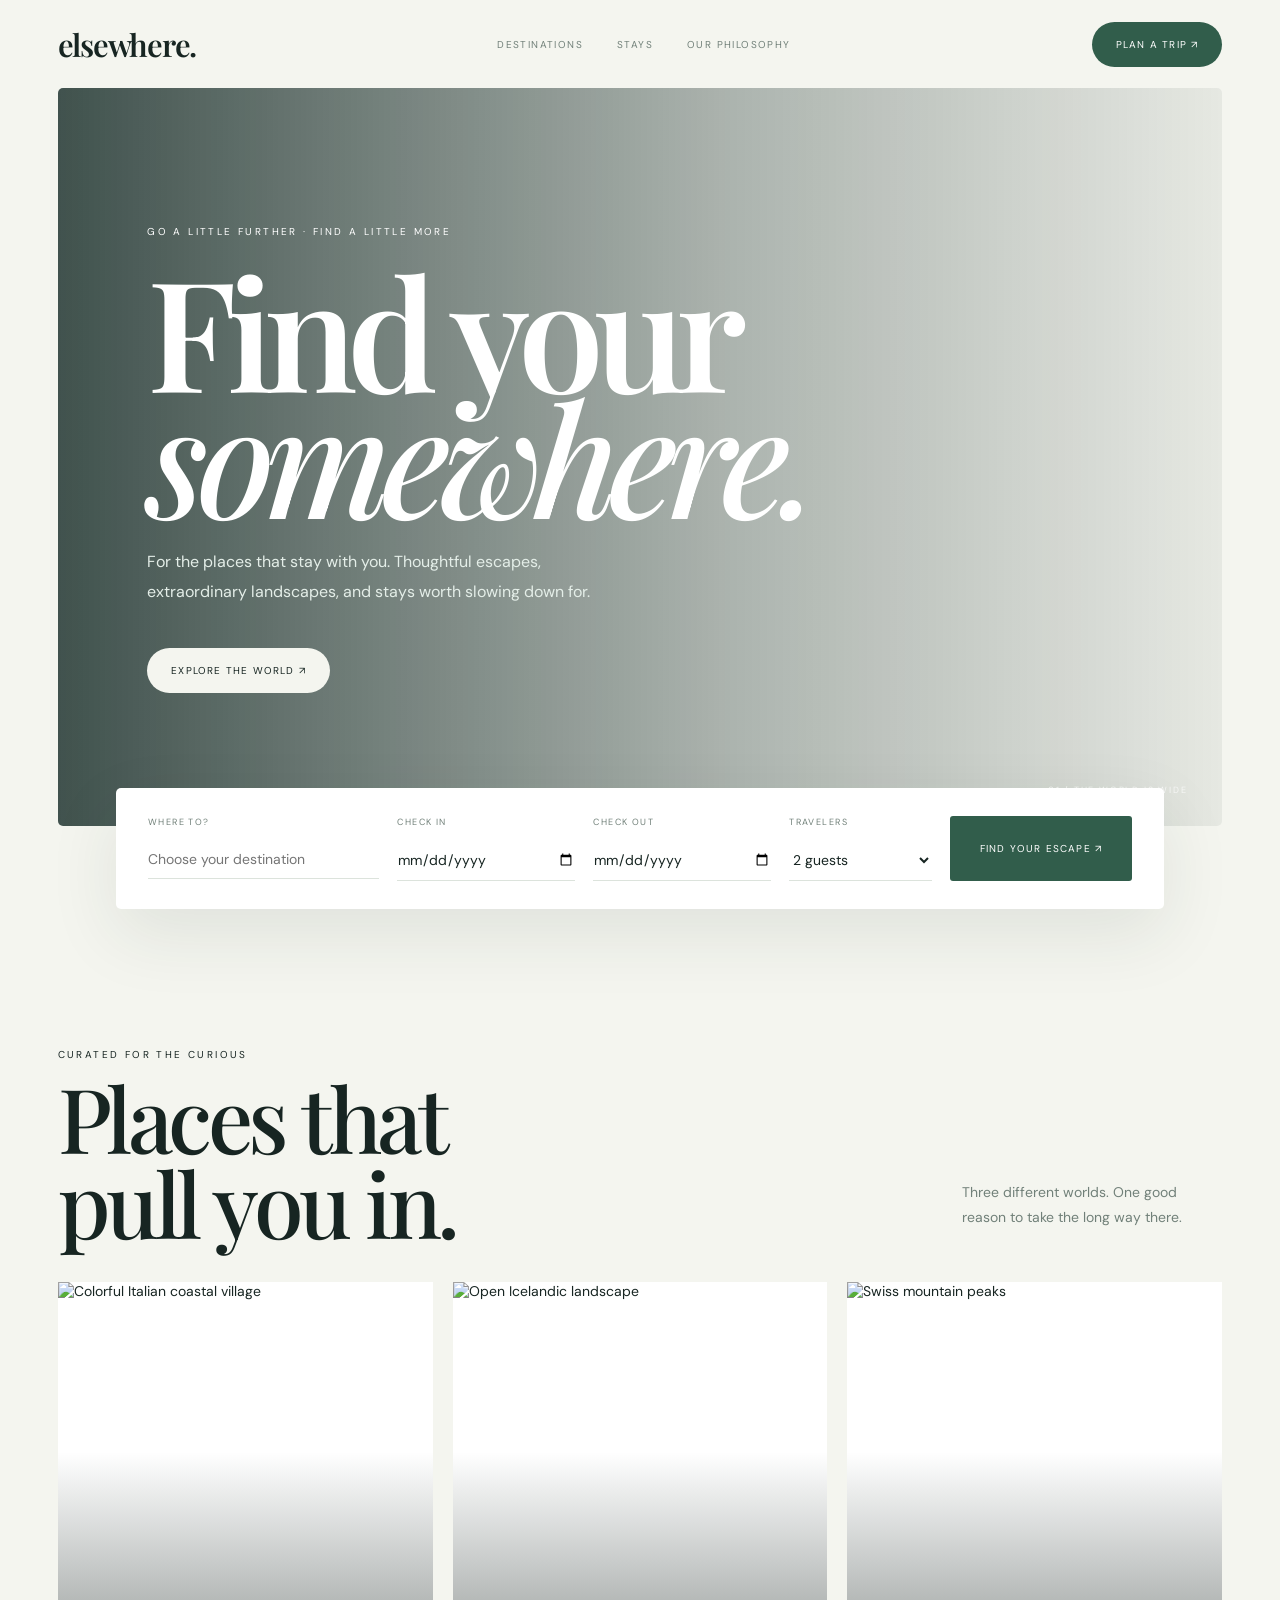
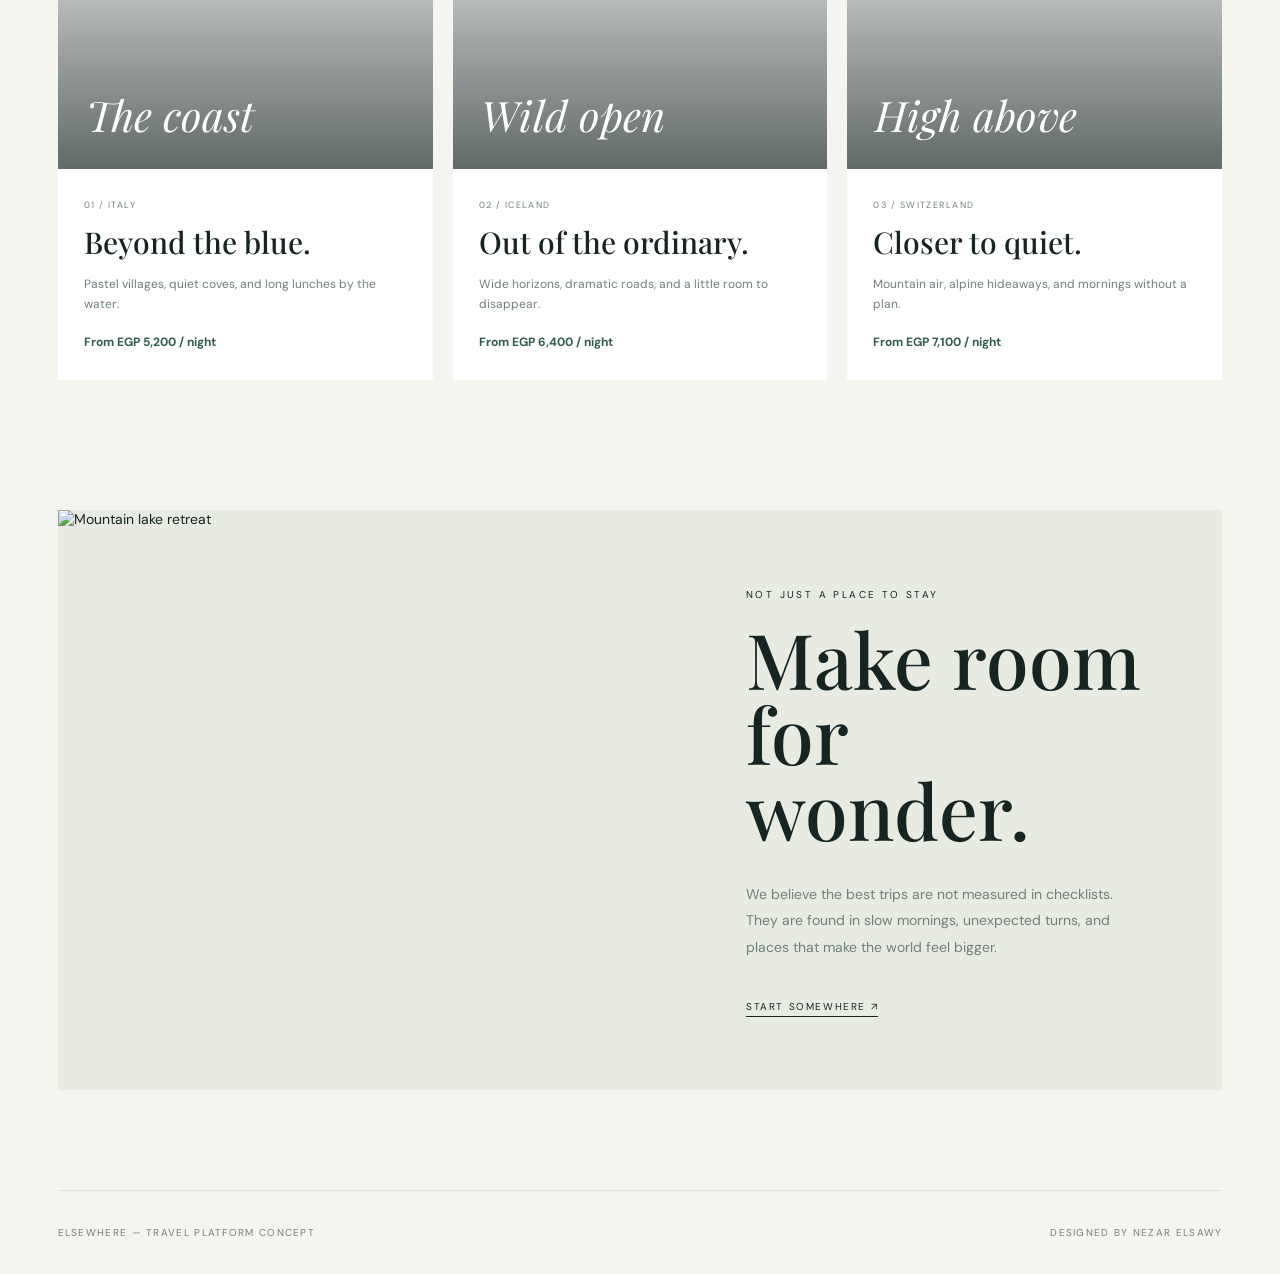
==== commit 3ddf3c89: "Polish Elsewhere mobile trip planning and booking" ====
--- a/projects/elsewhere/index.html
+++ b/projects/elsewhere/index.html
@@ -10,4 +10,6 @@
 <section class="section" id="destinations"><div class="section-top"><div><span class="eyebrow">CURATED FOR THE CURIOUS</span><h2>Places that<br>pull you in.</h2></div><p>Three different worlds. One good reason to take the long way there.</p></div><div class="cards" id="stays"><article class="place"><div class="land"><img src="https://images.unsplash.com/photo-1516483638261-f4dbaf036963?auto=format&fit=crop&w=1200&q=90" alt="Colorful Italian coastal village" loading="lazy"><span>The coast</span></div><div class="place-info"><small>01 / ITALY</small><h3>Beyond the blue.</h3><p>Pastel villages, quiet coves, and long lunches by the water.</p><span class="price">From EGP 5,200 / night</span></div></article><article class="place"><div class="land"><img src="https://images.unsplash.com/photo-1500530855697-b586d89ba3ee?auto=format&fit=crop&w=1200&q=90" alt="Open Icelandic landscape" loading="lazy"><span>Wild open</span></div><div class="place-info"><small>02 / ICELAND</small><h3>Out of the ordinary.</h3><p>Wide horizons, dramatic roads, and a little room to disappear.</p><span class="price">From EGP 6,400 / night</span></div></article><article class="place"><div class="land"><img src="https://images.unsplash.com/photo-1464822759023-fed622ff2c3b?auto=format&fit=crop&w=1200&q=90" alt="Swiss mountain peaks" loading="lazy"><span>High above</span></div><div class="place-info"><small>03 / SWITZERLAND</small><h3>Closer to quiet.</h3><p>Mountain air, alpine hideaways, and mornings without a plan.</p><span class="price">From EGP 7,100 / night</span></div></article></div></section>
 <section class="feature" id="about"><div class="feature-photo"><img src="https://images.unsplash.com/photo-1470770841072-f978cf4d019e?auto=format&fit=crop&w=1600&q=90" alt="Mountain lake retreat" loading="lazy"></div><div class="feature-copy"><span class="eyebrow">NOT JUST A PLACE TO STAY</span><h2>Make room<br>for wonder.</h2><p>We believe the best trips are not measured in checklists. They are found in slow mornings, unexpected turns, and places that make the world feel bigger.</p><a href="#search">START SOMEWHERE ↗</a></div></section>
 <footer class="foot"><span>ELSEWHERE — TRAVEL PLATFORM CONCEPT</span><span>DESIGNED BY NEZAR ELSAWY</span></footer></div>
-<script>document.getElementById('search').addEventListener('submit',e=>{e.preventDefault();const d=document.getElementById('destination').value.trim();const r=document.getElementById('result');r.style.display='block';r.textContent='A little inspiration for '+d+': explore our curated destinations below. This concept does not process real bookings.';r.scrollIntoView({behavior:'smooth',block:'center'})});</script></body></html>+<script>document.getElementById('search').addEventListener('submit',e=>{e.preventDefault();const d=document.getElementById('destination').value.trim();const r=document.getElementById('result');r.style.display='block';r.textContent='A little inspiration for '+d+': explore our curated destinations below. This concept does not process real bookings.';r.scrollIntoView({behavior:'smooth',block:'center'})});</script><script>
+(()=>{const section=document.createElement('section');section.className='section';section.style.borderTop='1px solid #dce3dc';section.innerHTML='<div class="section-top"><div><span class="eyebrow">THE ELSEWHERE COLLECTION</span><h2>Find a place<br>to belong.</h2></div><p>Explore twelve destinations and a handpicked collection of stays. All prices are illustrative demo rates.</p></div><div id="ew-destinations" class="cards"></div><div style="margin-top:65px"><span class="eyebrow">STAYS WITH A POINT OF VIEW</span><h2>Stay somewhere<br>special.</h2><div id="ew-stays" class="cards"></div></div>';document.querySelector('main').append(section);const dest=[['Amalfi Coast','Italy','Cliffside villages and hidden coves.','https://images.unsplash.com/photo-1516483638261-f4dbaf036963?auto=format&fit=crop&w=800&q=85',5200],['Iceland','Iceland','Waterfalls, open roads and wild horizons.','https://images.unsplash.com/photo-1500530855697-b586d89ba3ee?auto=format&fit=crop&w=800&q=85',6400],['Swiss Alps','Switzerland','Alpine hideaways above the clouds.','https://images.unsplash.com/photo-1464822759023-fed622ff2c3b?auto=format&fit=crop&w=800&q=85',7100],['Lisbon','Portugal','Colorful streets and long dinners.','https://images.unsplash.com/photo-1555881400-74d7acaacd8b?auto=format&fit=crop&w=800&q=85',4300],['Santorini','Greece','Whitewashed stays above the Aegean.','https://images.unsplash.com/photo-1533105079780-92b9be482077?auto=format&fit=crop&w=800&q=85',6900],['Kyoto','Japan','Temples, lantern streets and gardens.','https://images.unsplash.com/photo-1493976040374-85c8e12f0c0e?auto=format&fit=crop&w=800&q=85',5800],['Copenhagen','Denmark','Design-led stays and Nordic living.','https://images.unsplash.com/photo-1513622470522-26c3c8a854bc?auto=format&fit=crop&w=800&q=85',6100],['Dolomites','Italy','Dramatic peaks and clear mountain lakes.','https://images.unsplash.com/photo-1519681393784-d120267933ba?auto=format&fit=crop&w=800&q=85',6300],['Bali','Indonesia','Tropical hideaways and rice terraces.','https://images.unsplash.com/photo-1537996194471-e657df975ab4?auto=format&fit=crop&w=800&q=85',4700],['Marrakech','Morocco','Courtyard riads and warm evenings.','https://images.unsplash.com/photo-1539020140153-e479b8c22e70?auto=format&fit=crop&w=800&q=85',3900],['New York','USA','Galleries, neighborhoods and skyline views.','https://images.unsplash.com/photo-1496442226666-8d4d0e62e6e9?auto=format&fit=crop&w=800&q=85',8200],['Dubrovnik','Croatia','Old stone lanes above the Adriatic.','https://images.unsplash.com/photo-1555990793-da11153b2473?auto=format&fit=crop&w=800&q=85',5400]];const stays=[['The Olive House','Amalfi Coast','Boutique villa',6800,'https://images.unsplash.com/photo-1613490493576-7fde63acd811?auto=format&fit=crop&w=800&q=85'],['Aegean Light','Santorini','Cliffside suite',8200,'https://images.unsplash.com/photo-1571896349842-33c89424de2d?auto=format&fit=crop&w=800&q=85'],['Pine & Peak','Swiss Alps','Mountain lodge',7400,'https://images.unsplash.com/photo-1449158743715-0a90ebb6d2d8?auto=format&fit=crop&w=800&q=85'],['Casa Azul','Lisbon','Design hotel',4900,'https://images.unsplash.com/photo-1566073771259-6a8506099945?auto=format&fit=crop&w=800&q=85'],['Ryokan Hikari','Kyoto','Traditional inn',5900,'https://images.unsplash.com/photo-1540541338287-41700207dee6?auto=format&fit=crop&w=800&q=85'],['Palm Hideaway','Bali','Private villa',5200,'https://images.unsplash.com/photo-1571896349842-33c89424de2d?auto=format&fit=crop&w=800&q=85'],['Casa Verde','Marrakech','Courtyard riad',4300,'https://images.unsplash.com/photo-1582719508461-905c673771fd?auto=format&fit=crop&w=800&q=85'],['Harbour House','Copenhagen','Waterfront hotel',6100,'https://images.unsplash.com/photo-1564501049412-61c2a3083791?auto=format&fit=crop&w=800&q=85']];function card(data,stay){const a=document.createElement('article');a.className='place';const img=document.createElement('img');img.src=stay?data[4]:data[3];img.alt=data[0];img.loading='lazy';const info=document.createElement('div');info.className='place-info';const small=document.createElement('small');small.textContent=stay?data[2].toUpperCase():data[1].toUpperCase();const h=document.createElement('h3');h.textContent=data[0];const p=document.createElement('p');p.textContent=stay?data[1]+' · Curated stay':data[2];const price=document.createElement('span');price.className='price';price.textContent='EGP '+(stay?data[3]:data[4]).toLocaleString()+' / night';const b=document.createElement('button');b.className='pill';b.textContent=stay?'PLAN THIS STAY':'EXPLORE & PLAN';b.onclick=()=>{const name=prompt('Plan your demo trip to '+data[0]+'. Enter traveler name:');if(name){const date=prompt('Preferred check-in date (YYYY-MM-DD):');if(date)alert('Demo trip request prepared for '+name+' · '+data[0]+' · '+date+'. No real availability was checked and no booking was made.')}};info.append(small,h,p,price,b);a.append(img,info);return a}dest.forEach(x=>section.querySelector('#ew-destinations').append(card(x,false)));stays.forEach(x=>section.querySelector('#ew-stays').append(card(x,true)));})();
+</script><style>@media(max-width:640px){body{overflow-x:hidden}.wrap,.container{width:100%;padding:0 16px}.hero{min-height:68vh;padding:60px 16px}.hero h1{font-size:clamp(42px,13vw,68px);line-height:1}.section{padding:40px 16px}.places,.grid,.destination-grid,.stay-grid{grid-template-columns:1fr!important;gap:16px}.place{min-width:0}.place img{height:230px;width:100%;object-fit:cover}.place-info{padding:16px}.pill{min-height:44px;width:100%}.search-form,.searchbar{display:grid;grid-template-columns:1fr!important;gap:10px}.footer{flex-wrap:wrap}}.place{animation:efade .55s both}.place:nth-child(2n){animation-delay:.07s}@keyframes efade{from{opacity:0;transform:translateY(18px)}to{opacity:1;transform:none}}</body></html>
